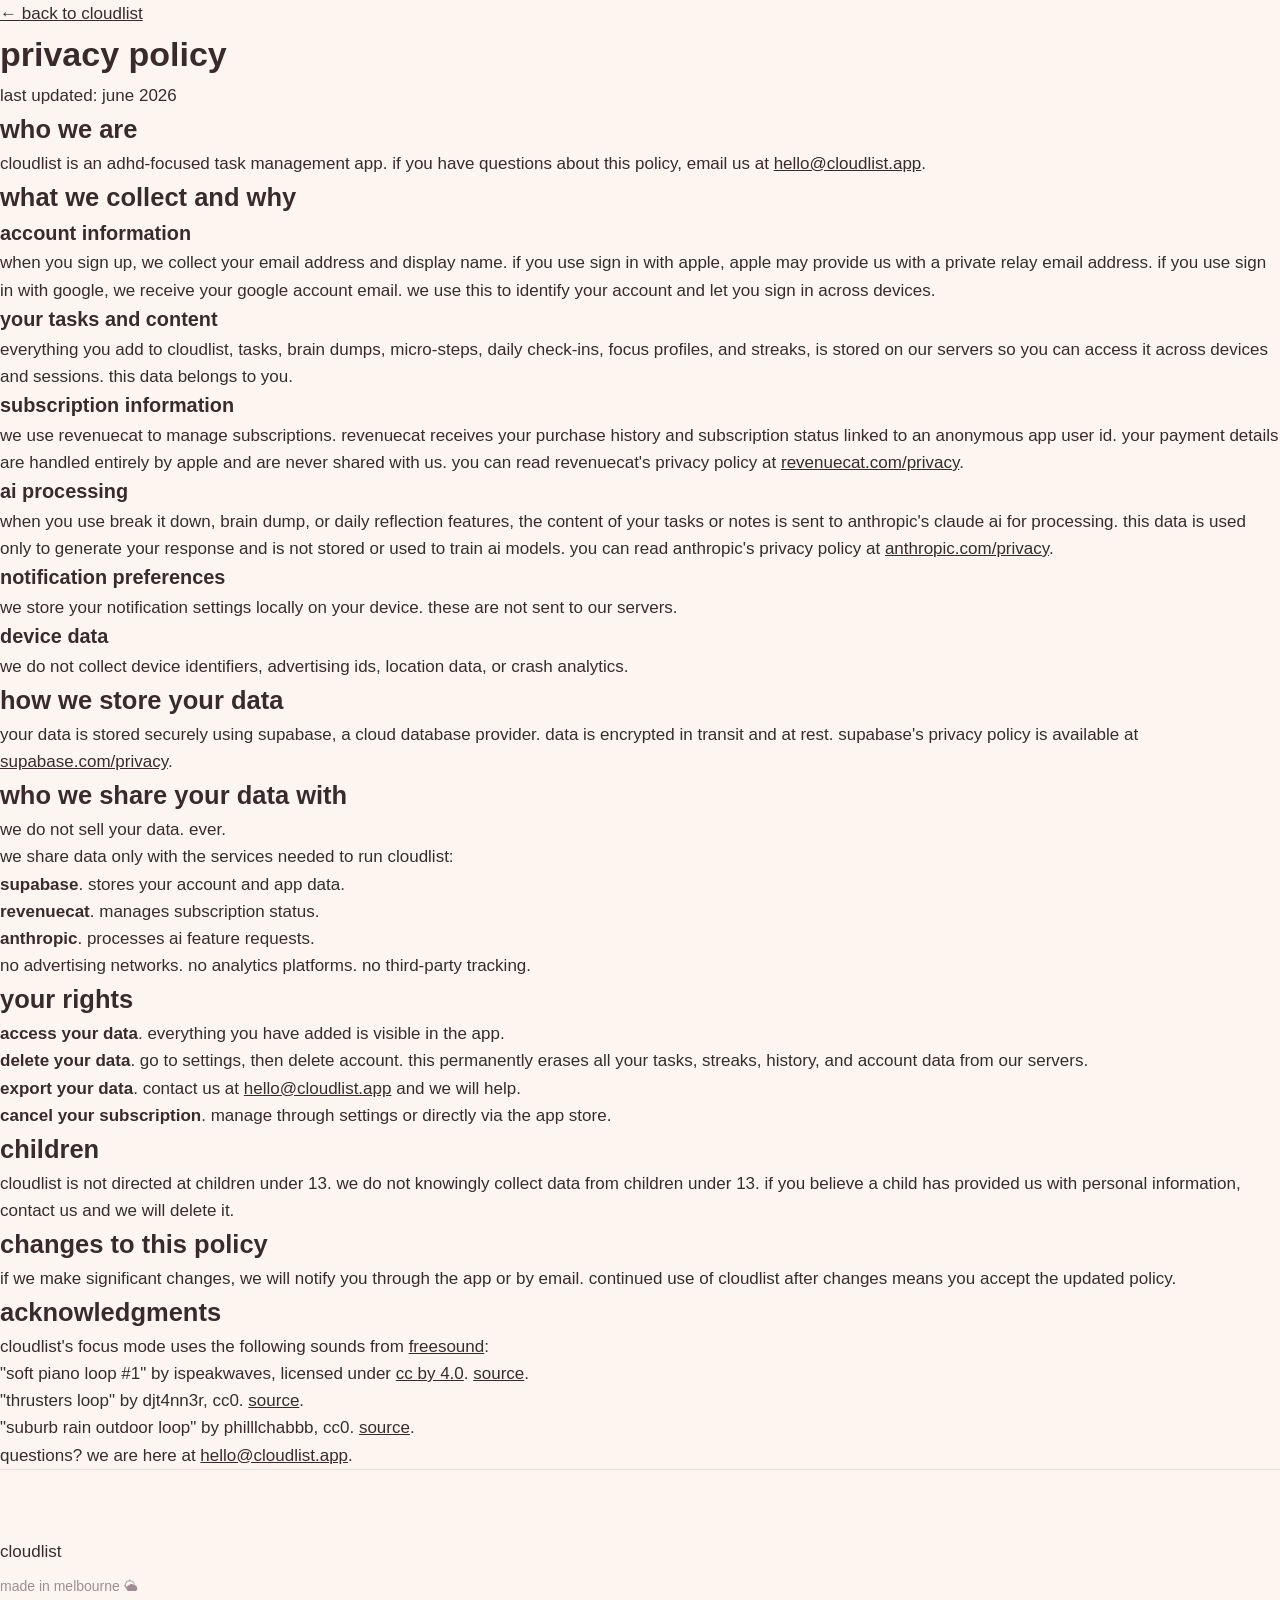
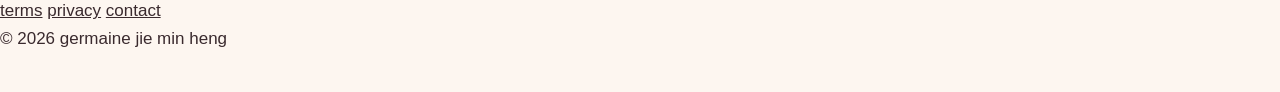
==== privacy.html @ 7eb2425f "Add files via upload" ====
<!DOCTYPE html>
<html lang="en">
<head>
  <meta charset="UTF-8">
  <meta name="viewport" content="width=device-width, initial-scale=1.0">
  <title>cloudlist · privacy policy</title>
  <link rel="stylesheet" href="styles.css">
</head>
<body>
  <main>
    <div class="legal-page">
      <a href="/" class="back">← back to cloudlist</a>

      <h1>privacy policy</h1>
      <p class="updated">last updated: june 2026</p>

      <h2>who we are</h2>
      <p>cloudlist is an adhd-focused task management app. if you have questions about this policy, email us at <a href="mailto:hello@cloudlist.app">hello@cloudlist.app</a>.</p>

      <h2>what we collect and why</h2>

      <h3>account information</h3>
      <p>when you sign up, we collect your email address and display name. if you use sign in with apple, apple may provide us with a private relay email address. if you use sign in with google, we receive your google account email. we use this to identify your account and let you sign in across devices.</p>

      <h3>your tasks and content</h3>
      <p>everything you add to cloudlist, tasks, brain dumps, micro-steps, daily check-ins, focus profiles, and streaks, is stored on our servers so you can access it across devices and sessions. this data belongs to you.</p>

      <h3>subscription information</h3>
      <p>we use revenuecat to manage subscriptions. revenuecat receives your purchase history and subscription status linked to an anonymous app user id. your payment details are handled entirely by apple and are never shared with us. you can read revenuecat's privacy policy at <a href="https://www.revenuecat.com/privacy" target="_blank" rel="noopener">revenuecat.com/privacy</a>.</p>

      <h3>ai processing</h3>
      <p>when you use break it down, brain dump, or daily reflection features, the content of your tasks or notes is sent to anthropic's claude ai for processing. this data is used only to generate your response and is not stored or used to train ai models. you can read anthropic's privacy policy at <a href="https://www.anthropic.com/privacy" target="_blank" rel="noopener">anthropic.com/privacy</a>.</p>

      <h3>notification preferences</h3>
      <p>we store your notification settings locally on your device. these are not sent to our servers.</p>

      <h3>device data</h3>
      <p>we do not collect device identifiers, advertising ids, location data, or crash analytics.</p>

      <h2>how we store your data</h2>
      <p>your data is stored securely using supabase, a cloud database provider. data is encrypted in transit and at rest. supabase's privacy policy is available at <a href="https://supabase.com/privacy" target="_blank" rel="noopener">supabase.com/privacy</a>.</p>

      <h2>who we share your data with</h2>
      <p>we do not sell your data. ever.</p>
      <p>we share data only with the services needed to run cloudlist:</p>
      <ul>
        <li><strong>supabase</strong>. stores your account and app data.</li>
        <li><strong>revenuecat</strong>. manages subscription status.</li>
        <li><strong>anthropic</strong>. processes ai feature requests.</li>
      </ul>
      <p>no advertising networks. no analytics platforms. no third-party tracking.</p>

      <h2>your rights</h2>
      <ul>
        <li><strong>access your data</strong>. everything you have added is visible in the app.</li>
        <li><strong>delete your data</strong>. go to settings, then delete account. this permanently erases all your tasks, streaks, history, and account data from our servers.</li>
        <li><strong>export your data</strong>. contact us at <a href="mailto:hello@cloudlist.app">hello@cloudlist.app</a> and we will help.</li>
        <li><strong>cancel your subscription</strong>. manage through settings or directly via the app store.</li>
      </ul>

      <h2>children</h2>
      <p>cloudlist is not directed at children under 13. we do not knowingly collect data from children under 13. if you believe a child has provided us with personal information, contact us and we will delete it.</p>

      <h2>changes to this policy</h2>
      <p>if we make significant changes, we will notify you through the app or by email. continued use of cloudlist after changes means you accept the updated policy.</p>

      <h2>acknowledgments</h2>
      <p>cloudlist's focus mode uses the following sounds from <a href="https://freesound.org" target="_blank" rel="noopener">freesound</a>:</p>
      <ul>
        <li>"soft piano loop #1" by ispeakwaves, licensed under <a href="https://creativecommons.org/licenses/by/4.0/" target="_blank" rel="noopener">cc by 4.0</a>. <a href="https://freesound.org/s/384934/" target="_blank" rel="noopener">source</a>.</li>
        <li>"thrusters loop" by djt4nn3r, cc0. <a href="https://freesound.org/s/347576/" target="_blank" rel="noopener">source</a>.</li>
        <li>"suburb rain outdoor loop" by philllchabbb, cc0. <a href="https://freesound.org/s/238431/" target="_blank" rel="noopener">source</a>.</li>
      </ul>

      <p>questions? we are here at <a href="mailto:hello@cloudlist.app">hello@cloudlist.app</a>.</p>
    </div>
  </main>

  <footer>
    <div class="footer-inner">
      <div class="footer-left">
        <div class="footer-brand">cloudlist</div>
        <div class="footer-tag">made in melbourne 🌥</div>
      </div>
      <div class="footer-center">
        <a href="/terms">terms</a>
        <a href="/privacy">privacy</a>
        <a href="mailto:hello@cloudlist.app">contact</a>
      </div>
      <div class="footer-right">
        © 2026 germaine jie min heng
      </div>
    </div>
  </footer>
</body>
</html>
---- styles.css ----
/* ========================================
   cloudlist · site v2
   golden hour palette, carried from v1
   ======================================== */

:root {
  --ink:        #3A2A2E;
  --ink-soft:   #7A6168;
  --ink-faint:  #A08D93;
  --accent:     #B58A9E;
  --accent-dk:  #9A7286;
  --line:       rgba(58, 42, 46, 0.10);
  --card:       rgba(255, 255, 255, 0.62);

  /* section grounds */
  --peach:      #FFE8D6;
  --blush:      #FFDCD9;
  --pink:       #FFD9E7;
  --lavender:   #E6DCFF;
  --cream:      #FDF6F0;

  --serif: Georgia, 'Times New Roman', serif;
  --sans: -apple-system, BlinkMacSystemFont, 'SF Pro Text', 'Segoe UI', Roboto, Helvetica, Arial, sans-serif;

  --ease: cubic-bezier(0.22, 0.61, 0.36, 1);
}

* { margin: 0; padding: 0; box-sizing: border-box; }
[hidden] { display: none !important; }

html {
  -webkit-font-smoothing: antialiased;
  -moz-osx-font-smoothing: grayscale;
  scroll-behavior: smooth;
  scroll-padding-top: 96px;
}

body {
  background: var(--cream);
  color: var(--ink);
  font-family: var(--sans);
  font-size: 17px;
  line-height: 1.6;
  overflow-x: hidden;
}

img { display: block; max-width: 100%; height: auto; }
a { color: inherit; }

:focus-visible {
  outline: 2px solid var(--accent-dk);
  outline-offset: 3px;
  border-radius: 4px;
}

/* ========================================
   layout
   ======================================== */

.wrap {
  max-width: 1080px;
  margin: 0 auto;
  padding: 0 28px;
  width: 100%;
}

.wrap.narrow { max-width: 720px; }
.center { text-align: center; }

.band {
  padding: 108px 0;
  position: relative;
}

.band--peach    { background: var(--peach); }
.band--blush    { background: var(--blush); }
.band--pink     { background: var(--pink); }
.band--lavender { background: var(--lavender); }
.band--cream    { background: var(--cream); }

/* ========================================
   type
   ======================================== */

.display {
  font-family: var(--serif);
  font-style: italic;
  font-weight: normal;
  font-size: clamp(38px, 5.4vw, 62px);
  line-height: 1.08;
  letter-spacing: -0.02em;
}

.display-sm {
  font-family: var(--serif);
  font-style: italic;
  font-weight: normal;
  font-size: clamp(28px, 3.4vw, 40px);
  line-height: 1.18;
  letter-spacing: -0.015em;
}

.lede {
  font-size: 19px;
  color: var(--ink-soft);
  line-height: 1.5;
  margin-top: 22px;
}

.body {
  font-size: 17px;
  color: var(--ink-soft);
  line-height: 1.72;
}

.body + .body { margin-top: 18px; }
.body em { font-family: var(--serif); font-style: italic; color: var(--ink); }

.sub {
  font-size: 17px;
  color: var(--ink-soft);
  margin-top: 14px;
  max-width: 520px;
}

.center .sub { margin-left: auto; margin-right: auto; }

.eyebrow {
  font-size: 12px;
  letter-spacing: 0.18em;
  text-transform: lowercase;
  color: var(--ink-faint);
  margin-bottom: 56px;
}

.pull {
  font-family: var(--serif);
  font-style: italic;
  font-size: clamp(21px, 2.4vw, 26px);
  line-height: 1.45;
  color: var(--ink);
  margin-top: 40px;
}

.wordmark {
  font-family: var(--serif);
  font-style: italic;
  font-size: 22px;
  color: var(--ink);
  margin-bottom: 20px;
}

/* ========================================
   buttons
   ======================================== */

.button {
  display: inline-block;
  background: var(--accent);
  color: #fff;
  font-size: 16px;
  font-weight: 500;
  padding: 15px 30px;
  border-radius: 100px;
  text-decoration: none;
  transition: background 0.25s var(--ease), transform 0.25s var(--ease);
}

.button:hover { background: var(--accent-dk); transform: translateY(-1px); }

.cta-note {
  font-size: 14px;
  color: var(--ink-faint);
  margin-top: 14px;
}

/* ========================================
   nav
   ======================================== */

.nav {
  position: fixed;
  top: 16px;
  left: 0;
  right: 0;
  z-index: 60;
  display: flex;
  justify-content: center;
  padding: 0 20px;
  pointer-events: none;
}

.nav-pill {
  pointer-events: auto;
  display: flex;
  align-items: center;
  gap: 30px;
  background: rgba(255, 252, 250, 0.72);
  backdrop-filter: blur(16px);
  -webkit-backdrop-filter: blur(16px);
  border: 1px solid rgba(255, 255, 255, 0.55);
  border-radius: 100px;
  padding: 9px 9px 9px 20px;
  transition: box-shadow 0.3s var(--ease), background 0.3s var(--ease);
}

.nav.is-stuck .nav-pill {
  background: rgba(255, 252, 250, 0.88);
  box-shadow: 0 6px 26px rgba(58, 42, 46, 0.10);
}

.nav-brand {
  display: flex;
  align-items: center;
  gap: 9px;
  text-decoration: none;
  font-family: var(--serif);
  font-style: italic;
  font-size: 18px;
  color: var(--ink);
}

.nav-brand img { border-radius: 7px; }

.nav-links { display: flex; gap: 24px; }

.nav-links a {
  font-size: 15px;
  color: var(--ink-soft);
  text-decoration: none;
  transition: color 0.2s var(--ease);
}

.nav-links a:hover { color: var(--ink); }

.nav-cta {
  background: var(--accent);
  color: #fff;
  font-size: 15px;
  font-weight: 500;
  padding: 10px 20px;
  border-radius: 100px;
  text-decoration: none;
  transition: background 0.25s var(--ease);
}

.nav-cta:hover { background: var(--accent-dk); }

/* ========================================
   phone frame
   ======================================== */

.phone {
  border-radius: 42px;
  padding: 9px;
  background: linear-gradient(155deg, #3E3238, #241C20);
  box-shadow:
    0 26px 60px rgba(58, 42, 46, 0.20),
    0 4px 14px rgba(58, 42, 46, 0.10);
}

.phone img {
  border-radius: 34px;
  display: block;
  width: 100%;
}

/* ========================================
   1. hero
   ======================================== */

.hero { padding-top: 168px; }

.hero-grid {
  display: grid;
  grid-template-columns: 1fr 0.82fr;
  gap: 64px;
  align-items: center;
}

.hero-phone { max-width: 320px; justify-self: center; }

/* ========================================
   3. pinned phone section
   ======================================== */

.pin-grid {
  display: grid;
  grid-template-columns: 0.86fr 1fr;
  gap: 80px;
  align-items: start;
}

.pin-phone {
  position: sticky;
  top: 118px;
  max-width: 300px;
  justify-self: center;
}

.pin-phone img { transition: opacity 0.22s var(--ease); }
.pin-phone img.is-swapping { opacity: 0; }

.pin-blocks { display: flex; flex-direction: column; }

.pin-block {
  min-height: 78vh;
  display: flex;
  flex-direction: column;
  justify-content: center;
  padding: 40px 0;
}

.pin-block:first-child { padding-top: 0; }
.pin-block:last-child { padding-bottom: 0; }

.step {
  font-size: 12px;
  letter-spacing: 0.16em;
  color: var(--accent-dk);
  margin-bottom: 16px;
}

.pin-block h3 { margin-bottom: 18px; }

/* inline phone: mobile only */
.phone--inline { display: none; }

/* ========================================
   4. adhd cards
   ======================================== */

.cards {
  display: grid;
  grid-template-columns: repeat(4, 1fr);
  gap: 20px;
  margin-top: 60px;
}

.card {
  background: var(--card);
  border: 1px solid rgba(255, 255, 255, 0.6);
  border-radius: 22px;
  padding: 28px 24px 30px;
}

.card-num {
  font-family: var(--serif);
  font-style: italic;
  font-size: 15px;
  color: var(--accent-dk);
  margin-bottom: 18px;
}

.card h3 {
  font-family: var(--serif);
  font-style: italic;
  font-weight: normal;
  font-size: 21px;
  line-height: 1.25;
  margin-bottom: 12px;
}

.card p {
  font-size: 15px;
  color: var(--ink-soft);
  line-height: 1.62;
}

/* ========================================
   5. founder
   ======================================== */

.founder-grid {
  display: grid;
  grid-template-columns: 0.72fr 1fr;
  gap: 72px;
  align-items: start;
}

.founder-copy { max-width: 560px; }

/* ========================================
   6. faq
   ======================================== */

.faq { margin-top: 52px; }

.faq details {
  border-top: 1px solid var(--line);
}

.faq details:last-child { border-bottom: 1px solid var(--line); }

.faq summary {
  list-style: none;
  cursor: pointer;
  padding: 24px 44px 24px 0;
  position: relative;
  font-family: var(--serif);
  font-style: italic;
  font-size: 20px;
  color: var(--ink);
  transition: color 0.2s var(--ease);
}

.faq summary::-webkit-details-marker { display: none; }
.faq summary:hover { color: var(--accent-dk); }

.faq summary::after,
.faq summary::before {
  content: '';
  position: absolute;
  right: 6px;
  top: 50%;
  background: var(--accent-dk);
  transition: transform 0.3s var(--ease), opacity 0.3s var(--ease);
}

.faq summary::before {
  width: 15px; height: 1.5px;
  transform: translateY(-50%);
}

.faq summary::after {
  width: 1.5px; height: 15px;
  right: 12.75px;
  transform: translateY(-50%);
}

.faq details[open] summary::after {
  transform: translateY(-50%) rotate(90deg);
  opacity: 0;
}

.faq .answer {
  padding: 0 44px 26px 0;
  animation: answerIn 0.34s var(--ease);
}

.faq .answer p {
  font-size: 16px;
  color: var(--ink-soft);
  line-height: 1.7;
}

@keyframes answerIn {
  from { opacity: 0; transform: translateY(-6px); }
  to   { opacity: 1; transform: translateY(0); }
}

/* ========================================
   7. final cta
   ======================================== */

.final .button { margin-top: 34px; }

/* ========================================
   footer
   ======================================== */

footer {
  background: var(--cream);
  padding: 68px 0 40px;
  border-top: 1px solid var(--line);
}

.footer-top {
  display: grid;
  grid-template-columns: 1.6fr 1fr 1fr auto;
  gap: 40px;
  align-items: start;
}

.footer-mark {
  display: flex;
  align-items: center;
  gap: 10px;
  font-family: var(--serif);
  font-style: italic;
  font-size: 20px;
}

.footer-mark img { border-radius: 8px; }

.footer-tag {
  font-size: 14px;
  color: var(--ink-faint);
  margin-top: 10px;
}

.footer-col { display: flex; flex-direction: column; gap: 12px; }

.footer-col a {
  font-size: 15px;
  color: var(--ink-soft);
  text-decoration: none;
  transition: color 0.2s var(--ease);
}

.footer-col a:hover { color: var(--accent-dk); }

.footer-social { display: flex; gap: 12px; }

.footer-social a {
  width: 40px; height: 40px;
  border: 1px solid var(--line);
  border-radius: 50%;
  display: flex;
  align-items: center;
  justify-content: center;
  color: var(--ink-soft);
  transition: color 0.2s var(--ease), border-color 0.2s var(--ease), transform 0.2s var(--ease);
}

.footer-social a:hover {
  color: var(--accent-dk);
  border-color: var(--accent);
  transform: translateY(-1px);
}

.footer-social svg { width: 17px; height: 17px; }

.footer-bottom {
  display: flex;
  justify-content: space-between;
  margin-top: 52px;
  padding-top: 26px;
  border-top: 1px solid var(--line);
  font-size: 13px;
  color: var(--ink-faint);
}

/* ========================================
   motion
   ======================================== */

.reveal {
  opacity: 0;
  transform: translateY(22px);
  transition: opacity 0.75s var(--ease), transform 0.75s var(--ease);
}

.reveal.is-visible {
  opacity: 1;
  transform: none;
}

@media (prefers-reduced-motion: reduce) {
  html { scroll-behavior: auto; }
  .reveal { opacity: 1; transform: none; transition: none; }
  .pin-phone img { transition: none; }
  .faq .answer { animation: none; }
  .button:hover, .footer-social a:hover { transform: none; }
  * { animation-duration: 0.01ms !important; transition-duration: 0.01ms !important; }
}

/* ========================================
   tablet
   ======================================== */

@media (max-width: 900px) {
  .cards { grid-template-columns: repeat(2, 1fr); }
  .footer-top { grid-template-columns: 1fr 1fr; gap: 36px; }
  .footer-social { grid-column: 1 / -1; }
}

/* ========================================
   mobile
   ======================================== */

@media (max-width: 720px) {
  body { font-size: 16px; }

  .wrap { padding: 0 20px; }
  .band { padding: 76px 0; }
  .hero { padding-top: 132px; }

  /* nav: drop the middle links, keep brand + download */
  .nav { top: 10px; }
  .nav-pill { gap: 14px; padding: 8px 8px 8px 16px; width: 100%; justify-content: space-between; }
  .nav-links { display: none; }

  /* hero stacks, phone below copy */
  .hero-grid { grid-template-columns: 1fr; gap: 44px; text-align: center; }
  .hero-phone { max-width: 260px; }

  .lede { font-size: 17px; }

  /* pinned phone becomes inline phones */
  .pin-grid { grid-template-columns: 1fr; gap: 0; }
  .pin-phone { display: none; }
  .pin-block {
    min-height: 0;
    padding: 0 0 68px;
  }
  .pin-blocks .pin-block:last-child { padding-bottom: 0; }
  .phone--inline {
    display: block;
    max-width: 250px;
    margin: 30px auto 0;
  }

  .eyebrow { margin-bottom: 40px; }

  .cards { grid-template-columns: 1fr; gap: 16px; margin-top: 44px; }

  .founder-grid { grid-template-columns: 1fr; gap: 26px; }

  .faq { margin-top: 36px; }
  .faq summary { font-size: 18px; padding: 20px 40px 20px 0; }

  .footer-top { grid-template-columns: 1fr 1fr; gap: 32px; }
  .footer-bottom { flex-direction: column; gap: 8px; align-items: center; margin-top: 40px; }
}
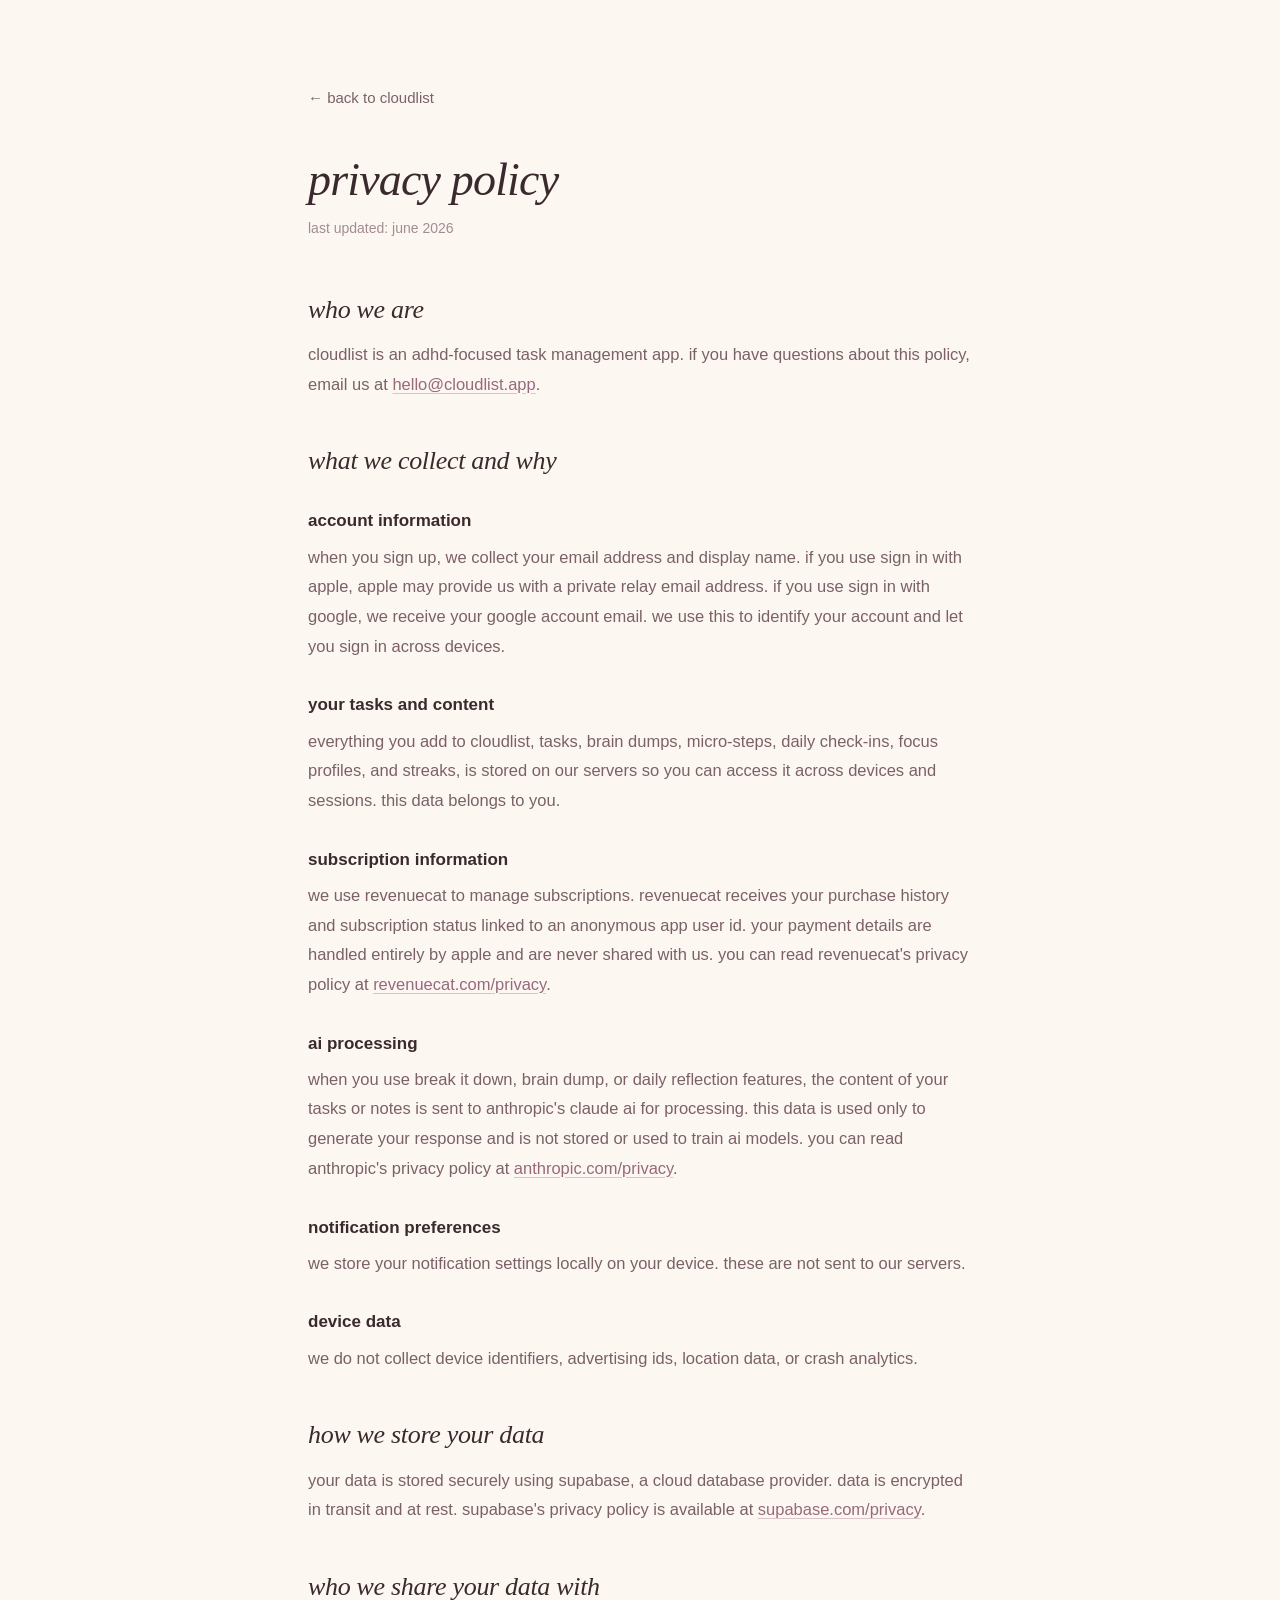
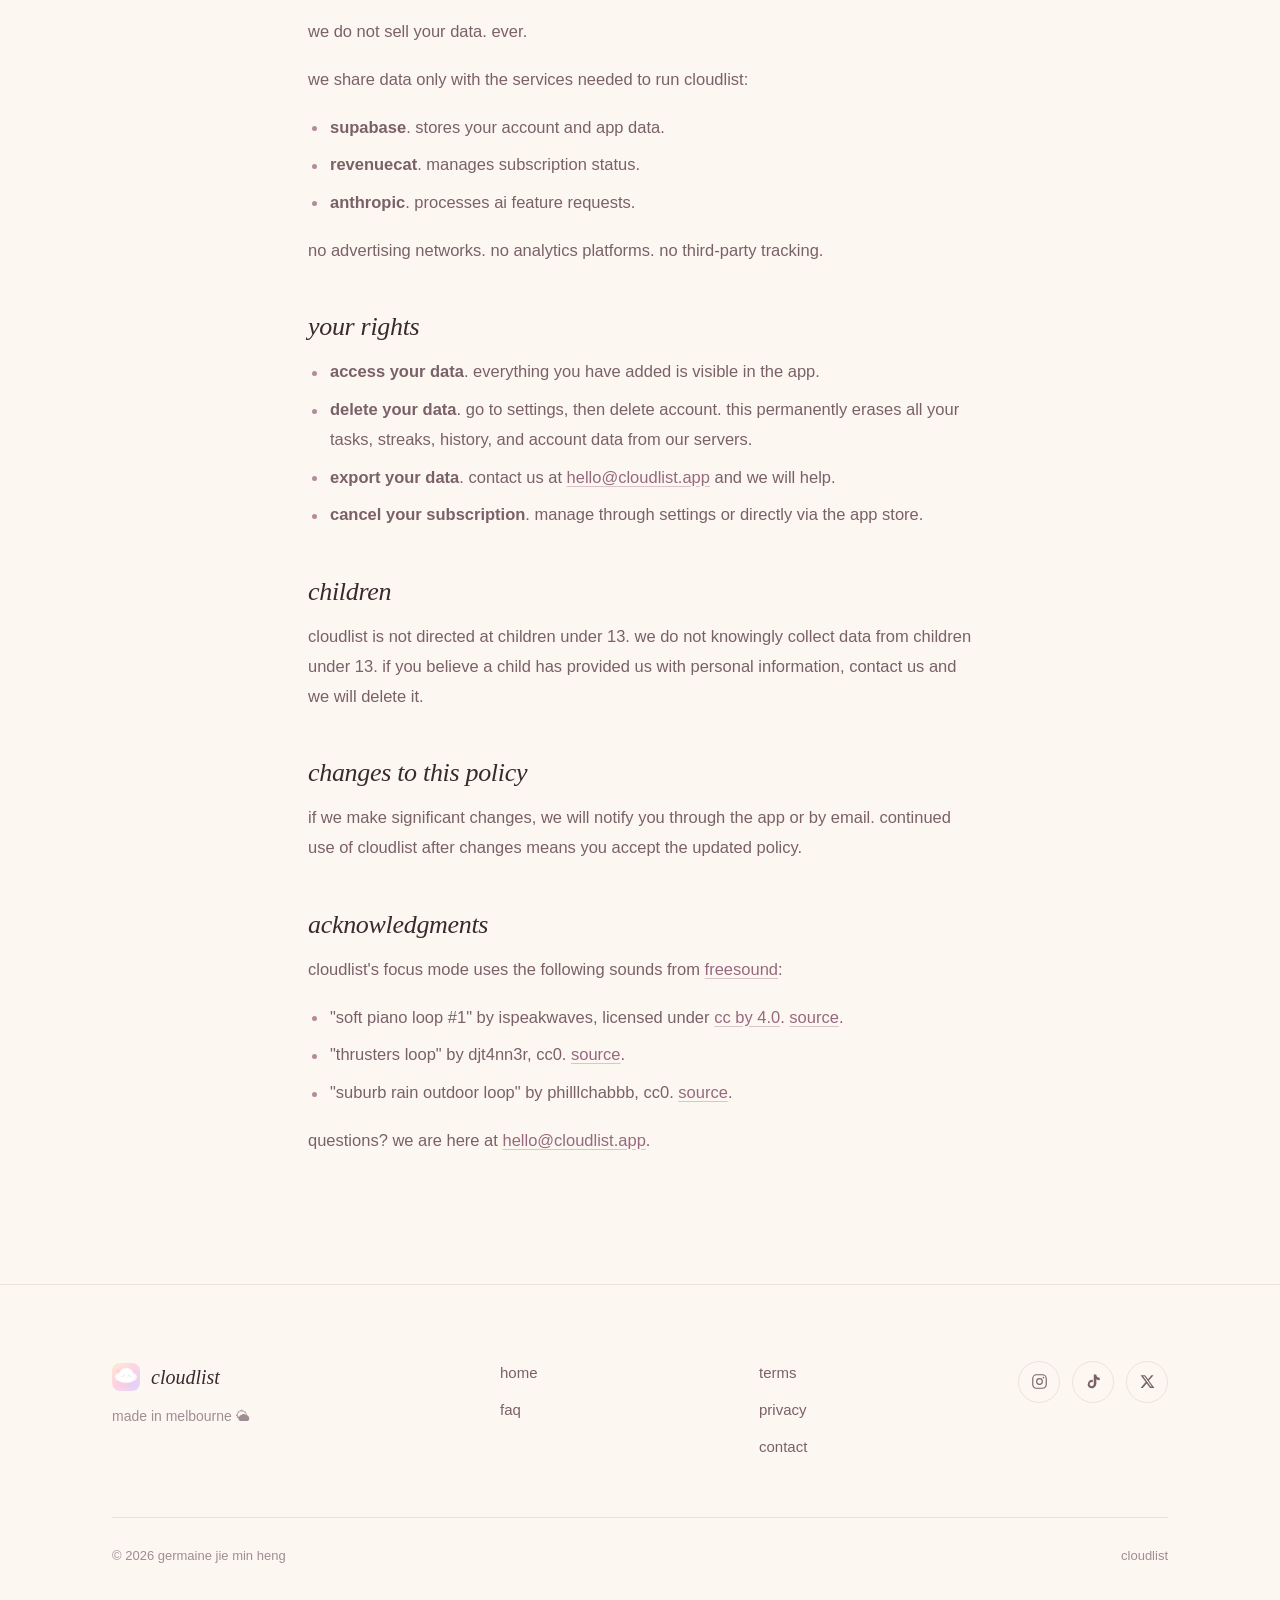
==== commit 487753f0: "Add files via upload" ====
--- a/privacy.html
+++ b/privacy.html
@@ -4,12 +4,15 @@
   <meta charset="UTF-8">
   <meta name="viewport" content="width=device-width, initial-scale=1.0">
   <title>cloudlist · privacy policy</title>
+  <meta name="description" content="cloudlist privacy policy.">
+  <link rel="icon" href="icon.png">
+  <link rel="apple-touch-icon" href="icon.png">
   <link rel="stylesheet" href="styles.css">
 </head>
-<body>
+<body class="legal">
   <main>
     <div class="legal-page">
-      <a href="/" class="back">← back to cloudlist</a>
+      <a href="index.html" class="back">← back to cloudlist</a>
 
       <h1>privacy policy</h1>
       <p class="updated">last updated: june 2026</p>
@@ -77,18 +80,51 @@
   </main>
 
   <footer>
-    <div class="footer-inner">
-      <div class="footer-left">
-        <div class="footer-brand">cloudlist</div>
-        <div class="footer-tag">made in melbourne 🌥</div>
+    <div class="wrap footer-inner">
+      <div class="footer-top">
+        <div class="footer-brand">
+          <div class="footer-mark">
+            <img src="icon.png" alt="" width="28" height="28">
+            <span>cloudlist</span>
+          </div>
+          <p class="footer-tag">made in melbourne 🌥</p>
+        </div>
+
+        <nav class="footer-col" aria-label="site">
+          <a href="index.html">home</a>
+          <a href="index.html#faq">faq</a>
+        </nav>
+
+        <nav class="footer-col" aria-label="legal">
+          <a href="terms.html">terms</a>
+          <a href="privacy.html">privacy</a>
+          <a href="mailto:hello@cloudlist.app">contact</a>
+        </nav>
+
+        <div class="footer-social">
+          <a href="https://www.instagram.com/cloudlist.app" target="_blank" rel="noopener" aria-label="cloudlist on instagram">
+            <svg viewBox="0 0 24 24" fill="none" stroke="currentColor" stroke-width="1.6" stroke-linecap="round" stroke-linejoin="round" aria-hidden="true">
+              <rect x="2.5" y="2.5" width="19" height="19" rx="5.2"/>
+              <circle cx="12" cy="12" r="4"/>
+              <circle cx="17.5" cy="6.5" r="1.1" fill="currentColor" stroke="none"/>
+            </svg>
+          </a>
+          <a href="https://www.tiktok.com/@cloudlist.app" target="_blank" rel="noopener" aria-label="cloudlist on tiktok">
+            <svg viewBox="0 0 24 24" fill="currentColor" aria-hidden="true">
+              <path d="M19.59 6.69a4.83 4.83 0 0 1-3.77-4.25V2h-3.45v13.67a2.89 2.89 0 0 1-5.2 1.74 2.89 2.89 0 0 1 3.79-4.25v-3.5a6.33 6.33 0 0 0-5.79 10.06 6.34 6.34 0 0 0 10.86-4.43V8.72a8.16 8.16 0 0 0 4.77 1.52v-3.4a4.85 4.85 0 0 1-1.21-.15z"/>
+            </svg>
+          </a>
+          <a href="https://x.com/cloudlistapp" target="_blank" rel="noopener" aria-label="cloudlist on x">
+            <svg viewBox="0 0 24 24" fill="currentColor" aria-hidden="true">
+              <path d="M17.53 3h3.05l-6.66 7.61L21.75 21h-6.13l-4.8-6.28L5.32 21H2.27l7.12-8.14L2.25 3h6.29l4.34 5.74L17.53 3zm-1.07 16.17h1.69L7.62 4.74H5.81l10.65 14.43z"/>
+            </svg>
+          </a>
+        </div>
       </div>
-      <div class="footer-center">
-        <a href="/terms">terms</a>
-        <a href="/privacy">privacy</a>
-        <a href="mailto:hello@cloudlist.app">contact</a>
-      </div>
-      <div class="footer-right">
-        © 2026 germaine jie min heng
+
+      <div class="footer-bottom">
+        <p>© 2026 germaine jie min heng</p>
+        <p>cloudlist</p>
       </div>
     </div>
   </footer>
--- a/styles.css
+++ b/styles.css
@@ -8,16 +8,14 @@
   --ink-soft:   #7A6168;
   --ink-faint:  #A08D93;
   --accent:     #B58A9E;
-  --accent-dk:  #9A7286;
+  --accent-dk:  #96697E;
   --line:       rgba(58, 42, 46, 0.10);
-  --card:       rgba(255, 255, 255, 0.62);
-
-  /* section grounds */
+
   --peach:      #FFE8D6;
-  --blush:      #FFDCD9;
-  --pink:       #FFD9E7;
-  --lavender:   #E6DCFF;
-  --cream:      #FDF6F0;
+  --blush:      #FCDDD9;
+  --pink:       #FBDCE8;
+  --lavender:   #E6DEFB;
+  --cream:      #FDF7F2;
 
   --serif: Georgia, 'Times New Roman', serif;
   --sans: -apple-system, BlinkMacSystemFont, 'SF Pro Text', 'Segoe UI', Roboto, Helvetica, Arial, sans-serif;
@@ -32,7 +30,7 @@
   -webkit-font-smoothing: antialiased;
   -moz-osx-font-smoothing: grayscale;
   scroll-behavior: smooth;
-  scroll-padding-top: 96px;
+  scroll-padding-top: 104px;
 }
 
 body {
@@ -50,7 +48,7 @@
 :focus-visible {
   outline: 2px solid var(--accent-dk);
   outline-offset: 3px;
-  border-radius: 4px;
+  border-radius: 6px;
 }
 
 /* ========================================
@@ -58,19 +56,16 @@
    ======================================== */
 
 .wrap {
-  max-width: 1080px;
+  max-width: 1120px;
   margin: 0 auto;
-  padding: 0 28px;
+  padding: 0 32px;
   width: 100%;
 }
 
-.wrap.narrow { max-width: 720px; }
+.wrap.narrow { max-width: 760px; }
 .center { text-align: center; }
 
-.band {
-  padding: 108px 0;
-  position: relative;
-}
+.band { padding: 130px 0; position: relative; }
 
 .band--peach    { background: var(--peach); }
 .band--blush    { background: var(--blush); }
@@ -79,99 +74,100 @@
 .band--cream    { background: var(--cream); }
 
 /* ========================================
-   type
+   type — one heading scale everywhere
    ======================================== */
 
 .display {
   font-family: var(--serif);
   font-style: italic;
   font-weight: normal;
-  font-size: clamp(38px, 5.4vw, 62px);
-  line-height: 1.08;
-  letter-spacing: -0.02em;
+  font-size: clamp(32px, 4vw, 47px);
+  line-height: 1.14;
+  letter-spacing: -0.018em;
 }
 
 .display-sm {
   font-family: var(--serif);
   font-style: italic;
   font-weight: normal;
-  font-size: clamp(28px, 3.4vw, 40px);
-  line-height: 1.18;
+  font-size: clamp(30px, 3.6vw, 42px);
+  line-height: 1.16;
   letter-spacing: -0.015em;
-}
+  text-wrap: balance;
+}
+
+.section-head { margin-bottom: 20px; }
 
 .lede {
   font-size: 19px;
   color: var(--ink-soft);
-  line-height: 1.5;
-  margin-top: 22px;
+  line-height: 1.56;
+  margin-top: 26px;
 }
 
 .body {
   font-size: 17px;
   color: var(--ink-soft);
-  line-height: 1.72;
-}
-
-.body + .body { margin-top: 18px; }
+  line-height: 1.78;
+  text-wrap: pretty;
+}
+
 .body em { font-family: var(--serif); font-style: italic; color: var(--ink); }
 
 .sub {
   font-size: 17px;
   color: var(--ink-soft);
-  margin-top: 14px;
-  max-width: 520px;
-}
-
-.center .sub { margin-left: auto; margin-right: auto; }
-
-.eyebrow {
-  font-size: 12px;
-  letter-spacing: 0.18em;
-  text-transform: lowercase;
-  color: var(--ink-faint);
-  margin-bottom: 56px;
-}
-
-.pull {
-  font-family: var(--serif);
-  font-style: italic;
-  font-size: clamp(21px, 2.4vw, 26px);
-  line-height: 1.45;
-  color: var(--ink);
-  margin-top: 40px;
-}
+  line-height: 1.6;
+  text-wrap: pretty;
+}
+
+.sub a { color: var(--accent-dk); text-decoration: underline; text-underline-offset: 3px; }
+.sub--wide { max-width: none; margin: 0 auto; }
 
 .wordmark {
-  font-family: var(--serif);
-  font-style: italic;
-  font-size: 22px;
-  color: var(--ink);
-  margin-bottom: 20px;
-}
+  display: flex;
+  align-items: center;
+  gap: 12px;
+  font-family: var(--serif);
+  font-style: italic;
+  font-size: 24px;
+  color: var(--ink);
+  margin-bottom: 34px;
+}
+
+.wordmark img { border-radius: 9px; }
 
 /* ========================================
    buttons
    ======================================== */
 
 .button {
-  display: inline-block;
-  background: var(--accent);
-  color: #fff;
-  font-size: 16px;
+  display: inline-flex;
+  align-items: center;
+  gap: 11px;
+  font-size: 17px;
   font-weight: 500;
-  padding: 15px 30px;
+  padding: 17px 34px;
   border-radius: 100px;
   text-decoration: none;
-  transition: background 0.25s var(--ease), transform 0.25s var(--ease);
-}
-
-.button:hover { background: var(--accent-dk); transform: translateY(-1px); }
-
-.cta-note {
-  font-size: 14px;
-  color: var(--ink-faint);
-  margin-top: 14px;
+  transition: transform 0.3s var(--ease), box-shadow 0.3s var(--ease), background 0.3s var(--ease);
+}
+
+.button-mark { width: 19px; height: 19px; flex-shrink: 0; }
+
+.button--glass {
+  background: rgba(255, 255, 255, 0.52);
+  backdrop-filter: blur(14px) saturate(1.3);
+  -webkit-backdrop-filter: blur(14px) saturate(1.3);
+  border: 1px solid rgba(255, 255, 255, 0.72);
+  color: var(--ink);
+  box-shadow: 0 6px 22px rgba(58, 42, 46, 0.09);
+}
+
+.button--glass:hover {
+  background: rgba(255, 255, 255, 0.74);
+  transform: translateY(-2px);
+  box-shadow: 0 12px 30px rgba(58, 42, 46, 0.13);
 }
 
 /* ========================================
@@ -180,9 +176,8 @@
 
 .nav {
   position: fixed;
-  top: 16px;
-  left: 0;
-  right: 0;
+  top: 18px;
+  left: 0; right: 0;
   z-index: 60;
   display: flex;
   justify-content: center;
@@ -194,25 +189,25 @@
   pointer-events: auto;
   display: flex;
   align-items: center;
-  gap: 30px;
-  background: rgba(255, 252, 250, 0.72);
-  backdrop-filter: blur(16px);
-  -webkit-backdrop-filter: blur(16px);
-  border: 1px solid rgba(255, 255, 255, 0.55);
+  gap: 32px;
+  background: rgba(255, 252, 250, 0.66);
+  backdrop-filter: blur(18px) saturate(1.4);
+  -webkit-backdrop-filter: blur(18px) saturate(1.4);
+  border: 1px solid rgba(255, 255, 255, 0.6);
   border-radius: 100px;
-  padding: 9px 9px 9px 20px;
-  transition: box-shadow 0.3s var(--ease), background 0.3s var(--ease);
+  padding: 9px 9px 9px 22px;
+  transition: box-shadow 0.35s var(--ease), background 0.35s var(--ease);
 }
 
 .nav.is-stuck .nav-pill {
-  background: rgba(255, 252, 250, 0.88);
-  box-shadow: 0 6px 26px rgba(58, 42, 46, 0.10);
+  background: rgba(255, 252, 250, 0.86);
+  box-shadow: 0 8px 30px rgba(58, 42, 46, 0.11);
 }
 
 .nav-brand {
   display: flex;
   align-items: center;
-  gap: 9px;
+  gap: 10px;
   text-decoration: none;
   font-family: var(--serif);
   font-style: italic;
@@ -222,7 +217,7 @@
 
 .nav-brand img { border-radius: 7px; }
 
-.nav-links { display: flex; gap: 24px; }
+.nav-links { display: flex; gap: 26px; }
 
 .nav-links a {
   font-size: 15px;
@@ -238,7 +233,7 @@
   color: #fff;
   font-size: 15px;
   font-weight: 500;
-  padding: 10px 20px;
+  padding: 11px 22px;
   border-radius: 100px;
   text-decoration: none;
   transition: background 0.25s var(--ease);
@@ -251,97 +246,237 @@
    ======================================== */
 
 .phone {
-  border-radius: 42px;
+  border-radius: 44px;
   padding: 9px;
-  background: linear-gradient(155deg, #3E3238, #241C20);
+  background: linear-gradient(155deg, #40343A, #241C20);
   box-shadow:
-    0 26px 60px rgba(58, 42, 46, 0.20),
-    0 4px 14px rgba(58, 42, 46, 0.10);
+    0 30px 66px rgba(58, 42, 46, 0.22),
+    0 5px 16px rgba(58, 42, 46, 0.10);
 }
 
 .phone img {
-  border-radius: 34px;
+  border-radius: 36px;
   display: block;
   width: 100%;
 }
 
+/* two stacked layers so the swap is a true crossfade */
+.phone--stack {
+  position: relative;
+  width: 100%;
+  aspect-ratio: 640 / 1391;
+}
+
+.phone--stack .pin-img {
+  position: absolute;
+  inset: 9px;
+  width: calc(100% - 18px);
+  height: calc(100% - 18px);
+  object-fit: cover;
+  opacity: 0;
+  transition: opacity 0.55s var(--ease);
+}
+
+.phone--stack .pin-img.is-on { opacity: 1; }
+
 /* ========================================
    1. hero
    ======================================== */
 
-.hero { padding-top: 168px; }
+.hero { padding-top: 190px; padding-bottom: 140px; }
 
 .hero-grid {
   display: grid;
-  grid-template-columns: 1fr 0.82fr;
+  grid-template-columns: 1.15fr 0.72fr;
   gap: 64px;
   align-items: center;
 }
 
-.hero-phone { max-width: 320px; justify-self: center; }
-
-/* ========================================
-   3. pinned phone section
-   ======================================== */
+.hero-copy .button { margin-top: 44px; }
+.hero-phone { width: min(300px, 100%); justify-self: center; }
+
+/* ========================================
+   2. the problem
+   ======================================== */
+
+.problem { overflow: hidden; }
+.problem-copy { position: relative; z-index: 2; }
+.problem .section-head { margin-bottom: 64px; }
+
+.clouds {
+  position: absolute;
+  inset: 0;
+  z-index: 1;
+  pointer-events: none;
+}
+
+.cloud {
+  position: absolute;
+  left: var(--x);
+  top: var(--y);
+  width: var(--w);
+  fill: #fff;
+  opacity: var(--o);
+  will-change: transform;
+}
+
+/* staged lines read as a paced thought rather than a paragraph block */
+.problem-lines {
+  max-width: 760px;
+  margin: 0 auto;
+  text-align: center;
+}
+
+.line {
+  font-size: clamp(17px, 1.9vw, 20px);
+  color: var(--ink-soft);
+  line-height: 1.6;
+  text-wrap: balance;
+}
+
+/* the first two sit close together, they are one thought */
+.line + .line { margin-top: 8px; }
+
+/* the italic turn and the closing beat get their own air */
+.line--em {
+  font-family: var(--serif);
+  font-style: italic;
+  font-size: clamp(19px, 2.1vw, 23px);
+  color: var(--ink);
+  margin-top: 34px !important;
+}
+
+.line--em + .line { margin-top: 34px; }
+
+.problem-turn { margin-top: 68px; text-align: center; }
+
+.turn-rule {
+  display: block;
+  width: 42px;
+  height: 1.5px;
+  background: var(--accent);
+  opacity: 0.6;
+  margin: 0 auto 40px;
+  border-radius: 2px;
+}
+
+.turn-lead {
+  font-size: clamp(17px, 1.9vw, 20px);
+  color: var(--ink-soft);
+  margin-bottom: 12px;
+}
+
+.turn-line {
+  font-family: var(--serif);
+  font-style: italic;
+  font-size: clamp(28px, 3.6vw, 42px);
+  line-height: 1.2;
+  letter-spacing: -0.015em;
+  color: var(--ink);
+}
+
+/* ========================================
+   3. how it works
+   ======================================== */
+
+#how .section-head { margin-bottom: 96px; }
 
 .pin-grid {
   display: grid;
-  grid-template-columns: 0.86fr 1fr;
-  gap: 80px;
+  grid-template-columns: 0.82fr 1fr;
+  gap: 92px;
   align-items: start;
 }
 
+/* explicit width — an auto-width grid item collapses to zero here,
+   because every child of .phone--stack is absolutely positioned */
 .pin-phone {
   position: sticky;
-  top: 118px;
-  max-width: 300px;
+  top: 132px;
+  width: min(296px, 100%);
   justify-self: center;
 }
 
-.pin-phone img { transition: opacity 0.22s var(--ease); }
-.pin-phone img.is-swapping { opacity: 0; }
-
 .pin-blocks { display: flex; flex-direction: column; }
 
 .pin-block {
-  min-height: 78vh;
+  min-height: 80vh;
   display: flex;
   flex-direction: column;
   justify-content: center;
-  padding: 40px 0;
+  padding: 44px 0;
 }
 
 .pin-block:first-child { padding-top: 0; }
 .pin-block:last-child { padding-bottom: 0; }
 
 .step {
-  font-size: 12px;
-  letter-spacing: 0.16em;
+  font-size: 17px;
+  font-weight: 600;
+  letter-spacing: 0.08em;
   color: var(--accent-dk);
-  margin-bottom: 16px;
-}
-
-.pin-block h3 { margin-bottom: 18px; }
-
-/* inline phone: mobile only */
+  margin-bottom: 22px;
+}
+
+.pin-block h3 { margin-bottom: 22px; }
+
 .phone--inline { display: none; }
 
 /* ========================================
-   4. adhd cards
-   ======================================== */
+   4. adhd flip cards
+   ======================================== */
+
+#why .section-head { margin-bottom: 18px; }
 
 .cards {
   display: grid;
   grid-template-columns: repeat(4, 1fr);
   gap: 20px;
-  margin-top: 60px;
+  margin-top: 68px;
 }
 
 .card {
-  background: var(--card);
-  border: 1px solid rgba(255, 255, 255, 0.6);
-  border-radius: 22px;
-  padding: 28px 24px 30px;
+  perspective: 1400px;
+  height: 260px;
+  cursor: pointer;
+  background: none;
+  border: 0;
+}
+
+.card-inner {
+  position: relative;
+  width: 100%;
+  height: 100%;
+  transform-style: preserve-3d;
+  transition: transform 0.72s var(--ease);
+}
+
+.card:hover .card-inner,
+.card:focus-visible .card-inner,
+.card.is-flipped .card-inner {
+  transform: rotateY(180deg);
+}
+
+.card-face {
+  position: absolute;
+  inset: 0;
+  backface-visibility: hidden;
+  -webkit-backface-visibility: hidden;
+  border-radius: 24px;
+  padding: 32px 26px;
+  display: flex;
+  flex-direction: column;
+  border: 1px solid rgba(255, 255, 255, 0.62);
+  background: rgba(255, 255, 255, 0.5);
+  backdrop-filter: blur(10px);
+  -webkit-backdrop-filter: blur(10px);
+  box-shadow: 0 10px 30px rgba(58, 42, 46, 0.07);
+}
+
+.card-back {
+  transform: rotateY(180deg);
+  justify-content: center;
+  background: rgba(255, 255, 255, 0.78);
 }
 
 .card-num {
@@ -349,111 +484,173 @@
   font-style: italic;
   font-size: 15px;
   color: var(--accent-dk);
-  margin-bottom: 18px;
+  margin-bottom: 22px;
 }
 
 .card h3 {
   font-family: var(--serif);
   font-style: italic;
   font-weight: normal;
-  font-size: 21px;
-  line-height: 1.25;
-  margin-bottom: 12px;
-}
-
-.card p {
+  font-size: 23px;
+  line-height: 1.24;
+  text-wrap: balance;
+}
+
+.card-back p {
   font-size: 15px;
   color: var(--ink-soft);
-  line-height: 1.62;
+  line-height: 1.66;
+  text-wrap: pretty;
 }
 
 /* ========================================
    5. founder
    ======================================== */
 
-.founder-grid {
+.founder-panel {
+  position: relative;
+  max-width: 800px;
+  margin: 0 auto;
+  background: rgba(255, 255, 255, 0.62);
+  border: 1px solid rgba(255, 255, 255, 0.82);
+  border-radius: 34px;
+  padding: 78px 66px 56px;
+  box-shadow: 0 20px 54px rgba(58, 42, 46, 0.07);
+  text-align: center;
+}
+
+.founder-mark {
+  position: absolute;
+  top: -30px;
+  left: 50%;
+  transform: translateX(-50%);
+  background: #fff;
+  border-radius: 20px;
+  padding: 8px;
+  box-shadow: 0 10px 26px rgba(58, 42, 46, 0.12);
+}
+
+.founder-mark img { border-radius: 14px; }
+
+.founder-open {
+  font-family: var(--serif);
+  font-style: italic;
+  font-size: clamp(24px, 2.9vw, 32px);
+  line-height: 1.34;
+  color: var(--ink);
+  max-width: 24ch;
+  margin: 0 auto 36px;
+  text-wrap: balance;
+}
+
+.founder-body p {
+  font-size: 16.5px;
+  color: var(--ink-soft);
+  line-height: 1.82;
+  max-width: 58ch;
+  margin: 0 auto;
+  text-wrap: pretty;
+}
+
+.founder-body p + p { margin-top: 22px; }
+
+.founder-sign {
+  margin-top: 44px;
+  padding-top: 28px;
+  border-top: 1px solid var(--line);
+}
+
+.founder-name {
+  font-family: var(--serif);
+  font-style: italic;
+  font-size: 26px;
+  color: var(--ink);
+}
+
+.founder-role {
+  font-size: 13.5px;
+  color: var(--ink-faint);
+  margin-top: 6px;
+}
+
+/* ========================================
+   6. faq
+   ======================================== */
+
+.faq-grid {
   display: grid;
-  grid-template-columns: 0.72fr 1fr;
-  gap: 72px;
+  grid-template-columns: 0.62fr 1fr;
+  gap: 80px;
   align-items: start;
 }
 
-.founder-copy { max-width: 560px; }
-
-/* ========================================
-   6. faq
-   ======================================== */
-
-.faq { margin-top: 52px; }
-
-.faq details {
-  border-top: 1px solid var(--line);
-}
-
-.faq details:last-child { border-bottom: 1px solid var(--line); }
-
-.faq summary {
-  list-style: none;
+.faq-head { position: sticky; top: 140px; }
+.faq-head .section-head { margin-bottom: 14px; }
+
+.qa { border-top: 1px solid var(--line); }
+.qa:last-child { border-bottom: 1px solid var(--line); }
+
+.qa-q {
+  width: 100%;
+  display: flex;
+  align-items: center;
+  justify-content: space-between;
+  gap: 24px;
+  background: none;
+  border: 0;
   cursor: pointer;
-  padding: 24px 44px 24px 0;
-  position: relative;
+  text-align: left;
+  padding: 26px 0;
   font-family: var(--serif);
   font-style: italic;
   font-size: 20px;
   color: var(--ink);
-  transition: color 0.2s var(--ease);
-}
-
-.faq summary::-webkit-details-marker { display: none; }
-.faq summary:hover { color: var(--accent-dk); }
-
-.faq summary::after,
-.faq summary::before {
+  transition: color 0.22s var(--ease);
+}
+
+.qa-q:hover { color: var(--accent-dk); }
+
+.qa-icon { position: relative; width: 16px; height: 16px; flex-shrink: 0; }
+
+.qa-icon::before,
+.qa-icon::after {
   content: '';
   position: absolute;
-  right: 6px;
-  top: 50%;
   background: var(--accent-dk);
-  transition: transform 0.3s var(--ease), opacity 0.3s var(--ease);
-}
-
-.faq summary::before {
-  width: 15px; height: 1.5px;
-  transform: translateY(-50%);
-}
-
-.faq summary::after {
-  width: 1.5px; height: 15px;
-  right: 12.75px;
-  transform: translateY(-50%);
-}
-
-.faq details[open] summary::after {
-  transform: translateY(-50%) rotate(90deg);
+  border-radius: 2px;
+  transition: transform 0.4s var(--ease), opacity 0.4s var(--ease);
+}
+
+.qa-icon::before { top: 50%; left: 0; width: 16px; height: 1.6px; transform: translateY(-50%); }
+.qa-icon::after { left: 50%; top: 0; width: 1.6px; height: 16px; transform: translateX(-50%); }
+
+.qa.is-open .qa-icon::after { transform: translateX(-50%) rotate(90deg); opacity: 0; }
+
+.qa-a {
+  display: grid;
+  grid-template-rows: 0fr;
   opacity: 0;
-}
-
-.faq .answer {
-  padding: 0 44px 26px 0;
-  animation: answerIn 0.34s var(--ease);
-}
-
-.faq .answer p {
+  transition: grid-template-rows 0.44s var(--ease), opacity 0.34s var(--ease);
+}
+
+.qa-a > div { overflow: hidden; }
+
+.qa-a p {
   font-size: 16px;
   color: var(--ink-soft);
-  line-height: 1.7;
-}
-
-@keyframes answerIn {
-  from { opacity: 0; transform: translateY(-6px); }
-  to   { opacity: 1; transform: translateY(0); }
-}
+  line-height: 1.74;
+  padding: 0 40px 28px 0;
+  text-wrap: pretty;
+}
+
+.qa.is-open .qa-a { grid-template-rows: 1fr; opacity: 1; }
 
 /* ========================================
    7. final cta
    ======================================== */
 
-.final .button { margin-top: 34px; }
+.final .section-head { margin-bottom: 16px; }
+.final .button { margin-top: 40px; }
 
 /* ========================================
    footer
@@ -461,21 +658,21 @@
 
 footer {
   background: var(--cream);
-  padding: 68px 0 40px;
+  padding: 76px 0 44px;
   border-top: 1px solid var(--line);
 }
 
 .footer-top {
   display: grid;
   grid-template-columns: 1.6fr 1fr 1fr auto;
-  gap: 40px;
+  gap: 44px;
   align-items: start;
 }
 
 .footer-mark {
   display: flex;
   align-items: center;
-  gap: 10px;
+  gap: 11px;
   font-family: var(--serif);
   font-style: italic;
   font-size: 20px;
@@ -483,13 +680,9 @@
 
 .footer-mark img { border-radius: 8px; }
 
-.footer-tag {
-  font-size: 14px;
-  color: var(--ink-faint);
-  margin-top: 10px;
-}
-
-.footer-col { display: flex; flex-direction: column; gap: 12px; }
+.footer-tag { font-size: 14px; color: var(--ink-faint); margin-top: 12px; }
+
+.footer-col { display: flex; flex-direction: column; gap: 13px; }
 
 .footer-col a {
   font-size: 15px;
@@ -503,20 +696,20 @@
 .footer-social { display: flex; gap: 12px; }
 
 .footer-social a {
-  width: 40px; height: 40px;
+  width: 42px; height: 42px;
   border: 1px solid var(--line);
   border-radius: 50%;
   display: flex;
   align-items: center;
   justify-content: center;
   color: var(--ink-soft);
-  transition: color 0.2s var(--ease), border-color 0.2s var(--ease), transform 0.2s var(--ease);
+  transition: color 0.22s var(--ease), border-color 0.22s var(--ease), transform 0.22s var(--ease);
 }
 
 .footer-social a:hover {
   color: var(--accent-dk);
   border-color: var(--accent);
-  transform: translateY(-1px);
+  transform: translateY(-2px);
 }
 
 .footer-social svg { width: 17px; height: 17px; }
@@ -524,8 +717,8 @@
 .footer-bottom {
   display: flex;
   justify-content: space-between;
-  margin-top: 52px;
-  padding-top: 26px;
+  margin-top: 58px;
+  padding-top: 28px;
   border-top: 1px solid var(--line);
   font-size: 13px;
   color: var(--ink-faint);
@@ -535,23 +728,34 @@
    motion
    ======================================== */
 
+.lift { opacity: 0; transform: translateY(26px); }
+
+.is-ready .lift {
+  animation: lift 0.95s var(--ease) forwards;
+  animation-delay: calc(var(--lift, 0) * 0.13s);
+}
+
+@keyframes lift {
+  from { opacity: 0; transform: translateY(26px); }
+  to   { opacity: 1; transform: translateY(0); }
+}
+
 .reveal {
   opacity: 0;
-  transform: translateY(22px);
-  transition: opacity 0.75s var(--ease), transform 0.75s var(--ease);
-}
-
-.reveal.is-visible {
-  opacity: 1;
-  transform: none;
-}
+  transform: translateY(26px);
+  transition: opacity 0.85s var(--ease), transform 0.85s var(--ease);
+}
+
+.reveal.is-visible { opacity: 1; transform: none; }
 
 @media (prefers-reduced-motion: reduce) {
   html { scroll-behavior: auto; }
+  .lift, .is-ready .lift { opacity: 1; transform: none; animation: none; }
   .reveal { opacity: 1; transform: none; transition: none; }
-  .pin-phone img { transition: none; }
-  .faq .answer { animation: none; }
-  .button:hover, .footer-social a:hover { transform: none; }
+  .cloud { transform: none !important; }
+  .phone--stack .pin-img { transition: none; }
+  .card-inner { transition: none; }
+  .button--glass:hover, .footer-social a:hover { transform: none; }
   * { animation-duration: 0.01ms !important; transition-duration: 0.01ms !important; }
 }
 
@@ -559,9 +763,11 @@
    tablet
    ======================================== */
 
-@media (max-width: 900px) {
+@media (max-width: 1000px) {
   .cards { grid-template-columns: repeat(2, 1fr); }
-  .footer-top { grid-template-columns: 1fr 1fr; gap: 36px; }
+  .faq-grid { grid-template-columns: 1fr; gap: 44px; }
+  .faq-head { position: static; }
+  .footer-top { grid-template-columns: 1fr 1fr; gap: 38px; }
   .footer-social { grid-column: 1 / -1; }
 }
 
@@ -569,47 +775,298 @@
    mobile
    ======================================== */
 
-@media (max-width: 720px) {
+@media (max-width: 760px) {
   body { font-size: 16px; }
 
-  .wrap { padding: 0 20px; }
-  .band { padding: 76px 0; }
-  .hero { padding-top: 132px; }
-
-  /* nav: drop the middle links, keep brand + download */
+  .wrap { padding: 0 22px; }
+  .band { padding: 88px 0; }
+
+  .hero { padding-top: 146px; padding-bottom: 90px; }
+  .hero-grid { grid-template-columns: 1fr; gap: 52px; text-align: center; }
+  .hero-copy .wordmark { justify-content: center; }
+  .hero-phone { width: min(262px, 100%); }
+  .lede { font-size: 17px; }
+
   .nav { top: 10px; }
-  .nav-pill { gap: 14px; padding: 8px 8px 8px 16px; width: 100%; justify-content: space-between; }
+  .nav-pill { gap: 12px; padding: 8px 8px 8px 16px; width: 100%; justify-content: space-between; }
   .nav-links { display: none; }
 
-  /* hero stacks, phone below copy */
-  .hero-grid { grid-template-columns: 1fr; gap: 44px; text-align: center; }
-  .hero-phone { max-width: 260px; }
-
-  .lede { font-size: 17px; }
-
-  /* pinned phone becomes inline phones */
+  .button { font-size: 16px; padding: 15px 28px; }
+
+  #how .section-head { margin-bottom: 52px; }
   .pin-grid { grid-template-columns: 1fr; gap: 0; }
   .pin-phone { display: none; }
-  .pin-block {
-    min-height: 0;
-    padding: 0 0 68px;
-  }
+  .pin-block { min-height: 0; padding: 0 0 76px; }
   .pin-blocks .pin-block:last-child { padding-bottom: 0; }
-  .phone--inline {
-    display: block;
-    max-width: 250px;
-    margin: 30px auto 0;
-  }
-
-  .eyebrow { margin-bottom: 40px; }
-
-  .cards { grid-template-columns: 1fr; gap: 16px; margin-top: 44px; }
-
-  .founder-grid { grid-template-columns: 1fr; gap: 26px; }
-
-  .faq { margin-top: 36px; }
-  .faq summary { font-size: 18px; padding: 20px 40px 20px 0; }
-
-  .footer-top { grid-template-columns: 1fr 1fr; gap: 32px; }
-  .footer-bottom { flex-direction: column; gap: 8px; align-items: center; margin-top: 40px; }
-}
+  .phone--inline { display: block; width: min(248px, 100%); margin: 34px auto 0; }
+  .step { font-size: 15px; }
+
+  .problem .section-head { margin-bottom: 40px; }
+  .line--em { margin-top: 26px !important; }
+  .line--em + .line { margin-top: 26px; }
+  .problem-turn { margin-top: 52px; }
+
+  .cards { grid-template-columns: 1fr; gap: 16px; margin-top: 46px; }
+  .card { height: 210px; }
+  .card-face { padding: 26px 24px; }
+
+  .founder-panel { padding: 60px 26px 44px; border-radius: 28px; }
+  .founder-open { max-width: none; }
+
+  .qa-q { font-size: 18px; padding: 22px 0; }
+  .qa-a p { padding-right: 0; }
+
+  .footer-top { grid-template-columns: 1fr 1fr; gap: 34px; }
+  .footer-bottom { flex-direction: column; gap: 8px; align-items: center; margin-top: 44px; }
+}
+
+/* ========================================
+   mode switch
+   ----------------------------------------
+   the whole site flips between waitlist and download
+   by changing ONE word on <body>:
+       <body class="mode-waitlist">   before launch
+       <body class="mode-download">   after launch
+   nothing else needs to change.
+   ======================================== */
+
+.mode-waitlist .only-download { display: none !important; }
+.mode-download .only-waitlist { display: none !important; }
+
+/* ========================================
+   signup form
+   ----------------------------------------
+   one glass pill. the button sits inside it and is
+   also glass, just brighter, so it reads as the
+   action without introducing a second colour.
+   the success state is the SAME pill shape, so the
+   layout does not jump when it swaps in.
+   ======================================== */
+
+.signup { max-width: 396px; margin-top: 40px; }
+.center .signup { margin-left: auto; margin-right: auto; }
+
+.signup-form,
+.signup-done {
+  display: flex;
+  align-items: center;
+  height: 58px;
+  border-radius: 100px;
+  background: rgba(255, 255, 255, 0.5);
+  border: 1px solid rgba(255, 255, 255, 0.78);
+  backdrop-filter: blur(14px) saturate(1.35);
+  -webkit-backdrop-filter: blur(14px) saturate(1.35);
+  box-shadow: 0 6px 22px rgba(58, 42, 46, 0.08);
+}
+
+.signup-form {
+  gap: 6px;
+  padding: 5px 5px 5px 6px;
+  transition: border-color 0.25s var(--ease), box-shadow 0.25s var(--ease), background 0.25s var(--ease);
+}
+
+.signup-form:focus-within {
+  background: rgba(255, 255, 255, 0.7);
+  border-color: rgba(181, 138, 158, 0.5);
+  box-shadow: 0 10px 26px rgba(58, 42, 46, 0.11);
+}
+
+.signup-form.has-error { border-color: rgba(150, 105, 126, 0.6); }
+
+.signup-form input[type="email"] {
+  flex: 1 1 auto;
+  min-width: 0;
+  height: 100%;
+  border: 0;
+  background: none;
+  outline: none;
+  padding: 0 6px 0 16px;
+  font-family: var(--sans);
+  font-size: 16px;
+  color: var(--ink);
+}
+
+.signup-form input[type="email"]::placeholder { color: var(--ink-faint); }
+
+/* glass, not filled — brighter than the pill it sits in */
+.signup-form button {
+  flex: 0 0 auto;
+  height: 100%;
+  padding: 0 26px;
+  border-radius: 100px;
+  border: 1px solid rgba(255, 255, 255, 0.9);
+  background: rgba(255, 255, 255, 0.82);
+  color: var(--ink);
+  font-family: var(--sans);
+  font-size: 15.5px;
+  font-weight: 500;
+  cursor: pointer;
+  white-space: nowrap;
+  box-shadow: 0 2px 8px rgba(58, 42, 46, 0.07);
+  transition: background 0.25s var(--ease), box-shadow 0.25s var(--ease), color 0.25s var(--ease);
+}
+
+.signup-form button:hover {
+  background: #fff;
+  color: var(--accent-dk);
+  box-shadow: 0 4px 14px rgba(58, 42, 46, 0.11);
+}
+
+/* success: same pill, so nothing shifts */
+.signup-done {
+  gap: 11px;
+  padding: 0 24px;
+  justify-content: center;
+  background: rgba(255, 255, 255, 0.7);
+}
+
+.done-mark {
+  width: 17px;
+  height: 17px;
+  flex-shrink: 0;
+  color: var(--accent-dk);
+}
+
+.signup-done span {
+  font-size: 15.5px;
+  color: var(--ink);
+  white-space: nowrap;
+}
+
+.signup-error {
+  font-size: 14px;
+  color: var(--accent-dk);
+  margin-top: 14px;
+  padding-left: 6px;
+}
+
+.cta-note {
+  font-size: 14px;
+  color: var(--ink-faint);
+  margin-top: 14px;
+  padding-left: 6px;
+}
+
+.center .signup-error,
+.center .cta-note { padding-left: 0; }
+
+@media (max-width: 760px) {
+  .signup { max-width: none; margin-top: 34px; }
+  .signup-form, .signup-done { height: 54px; }
+  .signup-form input[type="email"] { padding-left: 14px; }
+  .signup-form button { padding: 0 20px; font-size: 15px; }
+  .signup-done { padding: 0 16px; gap: 9px; }
+  .signup-done span { font-size: 14px; white-space: normal; }
+}
+
+/* ========================================
+   legal pages (terms.html, privacy.html)
+   ----------------------------------------
+   these pages sit outside the banded layout,
+   so .legal-page carries its own measure and padding.
+   ======================================== */
+
+.legal-page {
+  max-width: 720px;
+  margin: 0 auto;
+  padding: 84px 28px 110px;
+}
+
+.legal-page .back {
+  display: inline-block;
+  margin-bottom: 44px;
+  font-size: 15px;
+  color: var(--ink-soft);
+  text-decoration: none;
+  transition: color 0.2s var(--ease);
+}
+
+.legal-page .back:hover { color: var(--accent-dk); }
+
+.legal-page h1 {
+  font-family: var(--serif);
+  font-style: italic;
+  font-weight: normal;
+  font-size: clamp(34px, 4.4vw, 46px);
+  line-height: 1.14;
+  letter-spacing: -0.018em;
+  color: var(--ink);
+  margin-bottom: 10px;
+}
+
+.legal-page .updated {
+  font-size: 14px;
+  color: var(--ink-faint);
+  margin-bottom: 52px;
+}
+
+.legal-page h2 {
+  font-family: var(--serif);
+  font-style: italic;
+  font-weight: normal;
+  font-size: 26px;
+  line-height: 1.24;
+  letter-spacing: -0.012em;
+  color: var(--ink);
+  margin: 46px 0 14px;
+}
+
+.legal-page h3 {
+  font-family: var(--sans);
+  font-size: 17px;
+  font-weight: 600;
+  color: var(--ink);
+  margin: 30px 0 8px;
+}
+
+.legal-page p {
+  font-size: 16.5px;
+  color: var(--ink-soft);
+  line-height: 1.8;
+  margin-bottom: 18px;
+  text-wrap: pretty;
+}
+
+.legal-page ul {
+  list-style: none;
+  padding-left: 0;
+  margin-bottom: 18px;
+}
+
+.legal-page ul li {
+  font-size: 16.5px;
+  color: var(--ink-soft);
+  line-height: 1.8;
+  padding-left: 22px;
+  position: relative;
+  margin-bottom: 8px;
+}
+
+.legal-page ul li::before {
+  content: '';
+  position: absolute;
+  left: 4px;
+  top: 0.82em;
+  width: 5px;
+  height: 5px;
+  border-radius: 50%;
+  background: var(--accent);
+}
+
+.legal-page a {
+  color: var(--accent-dk);
+  text-decoration: underline;
+  text-decoration-color: rgba(150, 105, 126, 0.35);
+  text-underline-offset: 3px;
+  transition: text-decoration-color 0.2s var(--ease);
+}
+
+.legal-page a:hover { text-decoration-color: var(--accent-dk); }
+
+@media (max-width: 760px) {
+  .legal-page { padding: 64px 22px 84px; }
+  .legal-page .updated { margin-bottom: 38px; }
+  .legal-page h2 { font-size: 23px; margin: 36px 0 12px; }
+  .legal-page p,
+  .legal-page ul li { font-size: 16px; }
+}
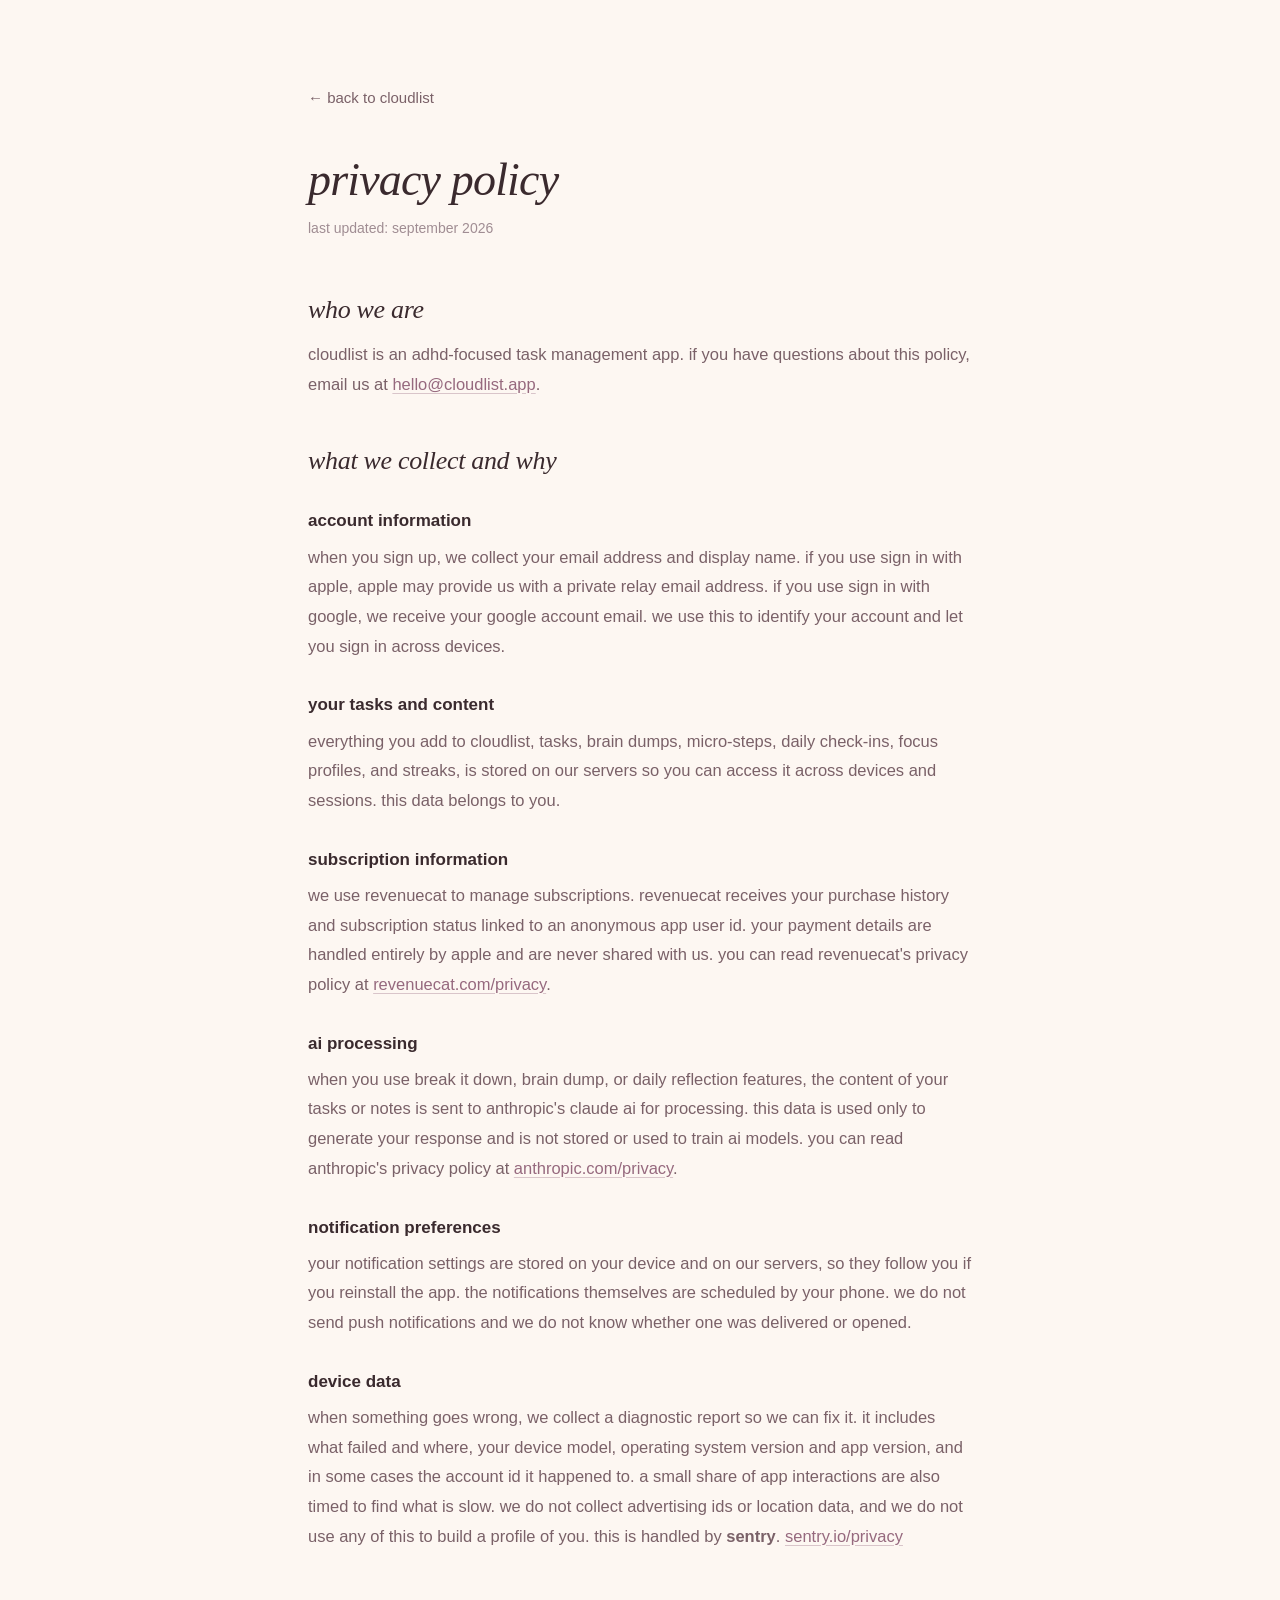
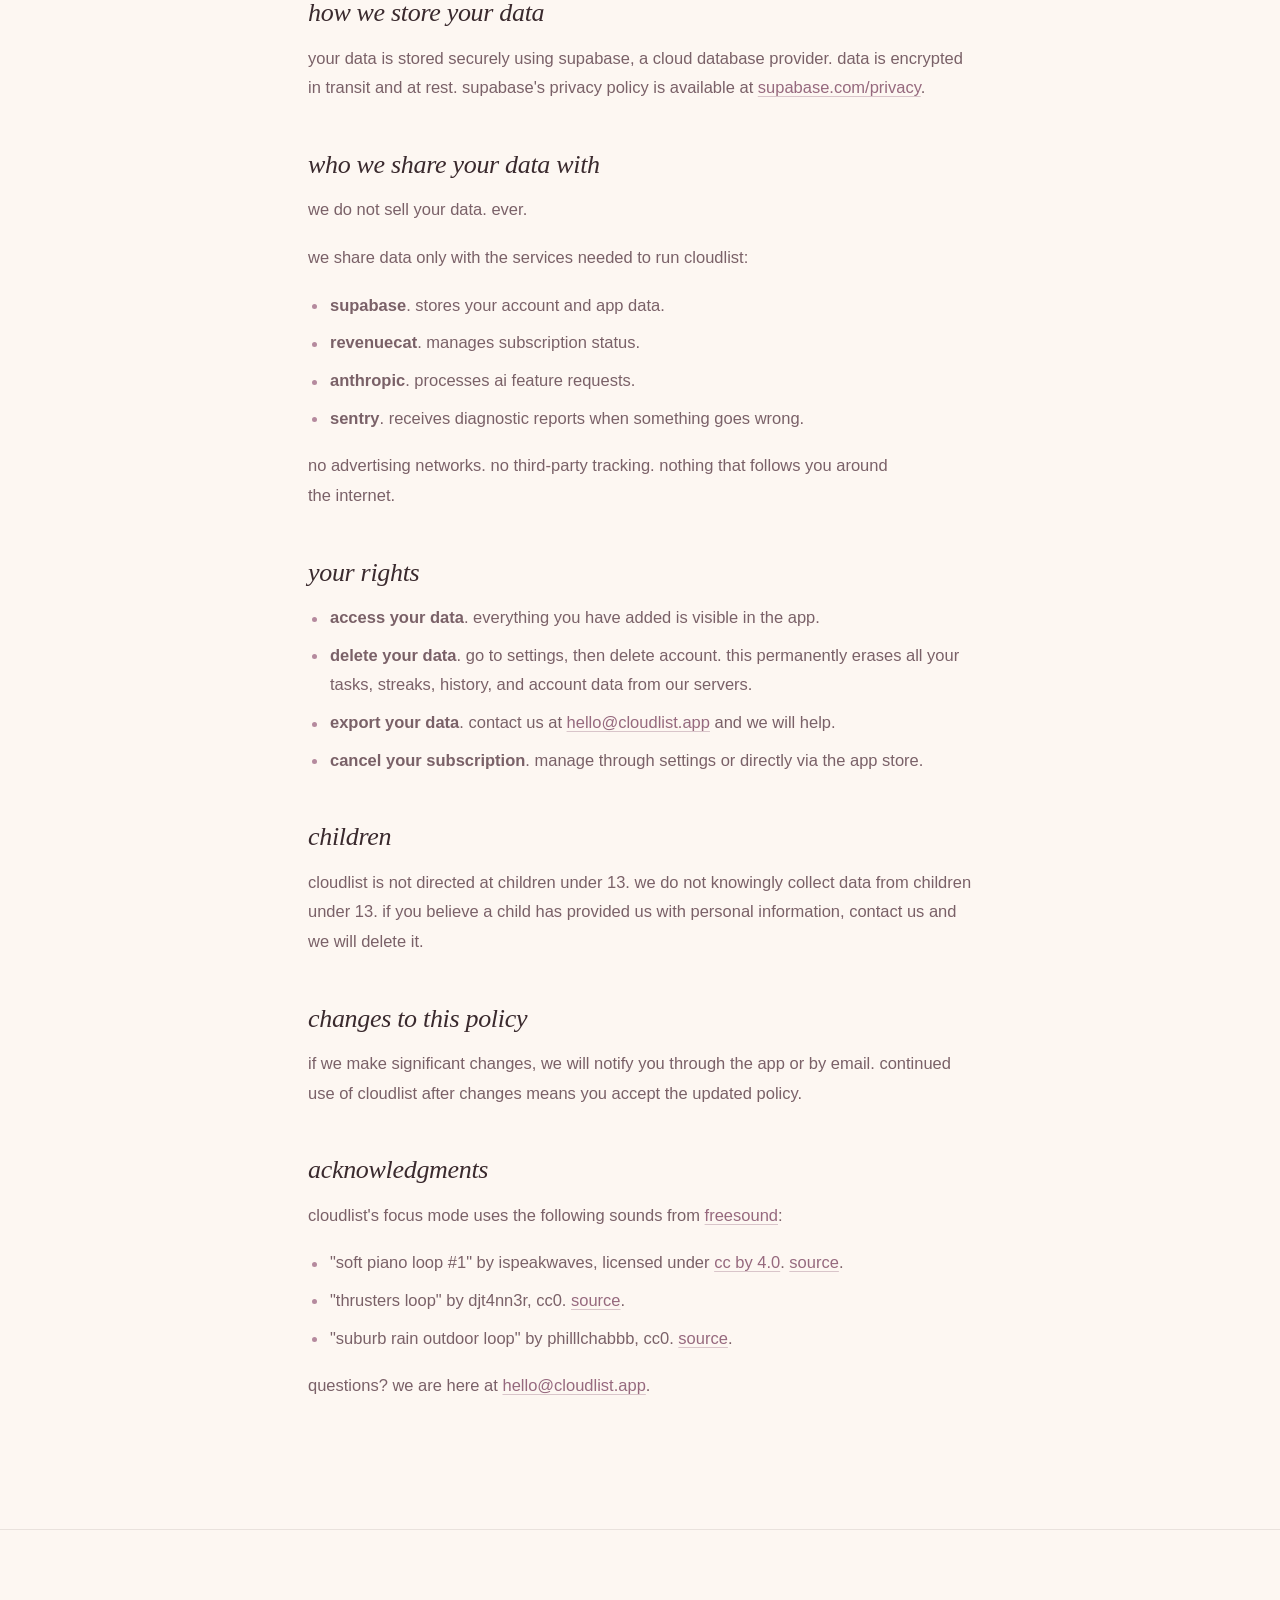
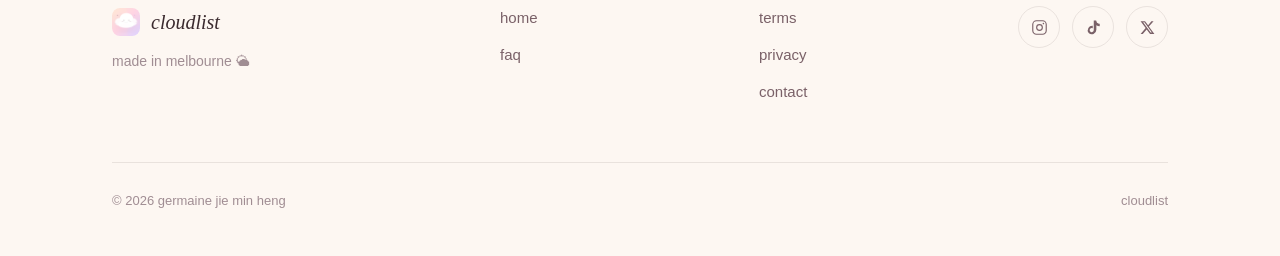
==== commit a48bf85e: "Add files via upload" ====
--- a/privacy.html
+++ b/privacy.html
@@ -15,7 +15,7 @@
       <a href="index.html" class="back">← back to cloudlist</a>
 
       <h1>privacy policy</h1>
-      <p class="updated">last updated: june 2026</p>
+      <p class="updated">last updated: september 2026</p>
 
       <h2>who we are</h2>
       <p>cloudlist is an adhd-focused task management app. if you have questions about this policy, email us at <a href="mailto:hello@cloudlist.app">hello@cloudlist.app</a>.</p>
@@ -35,10 +35,10 @@
       <p>when you use break it down, brain dump, or daily reflection features, the content of your tasks or notes is sent to anthropic's claude ai for processing. this data is used only to generate your response and is not stored or used to train ai models. you can read anthropic's privacy policy at <a href="https://www.anthropic.com/privacy" target="_blank" rel="noopener">anthropic.com/privacy</a>.</p>
 
       <h3>notification preferences</h3>
-      <p>we store your notification settings locally on your device. these are not sent to our servers.</p>
+      <p>your notification settings are stored on your device and on our servers, so they follow you if you reinstall the app. the notifications themselves are scheduled by your phone. we do not send push notifications and we do not know whether one was delivered or opened.</p>
 
       <h3>device data</h3>
-      <p>we do not collect device identifiers, advertising ids, location data, or crash analytics.</p>
+      <p>when something goes wrong, we collect a diagnostic report so we can fix it. it includes what failed and where, your device model, operating system version and app version, and in some cases the account id it happened to. a small share of app interactions are also timed to find what is slow. we do not collect advertising ids or location data, and we do not use any of this to build a profile of you. this is handled by <strong>sentry</strong>. <a href="https://sentry.io/privacy/" target="_blank" rel="noopener">sentry.io/privacy</a></p>
 
       <h2>how we store your data</h2>
       <p>your data is stored securely using supabase, a cloud database provider. data is encrypted in transit and at rest. supabase's privacy policy is available at <a href="https://supabase.com/privacy" target="_blank" rel="noopener">supabase.com/privacy</a>.</p>
@@ -50,8 +50,9 @@
         <li><strong>supabase</strong>. stores your account and app data.</li>
         <li><strong>revenuecat</strong>. manages subscription status.</li>
         <li><strong>anthropic</strong>. processes ai feature requests.</li>
+        <li><strong>sentry</strong>. receives diagnostic reports when something goes wrong.</li>
       </ul>
-      <p>no advertising networks. no analytics platforms. no third-party tracking.</p>
+      <p>no advertising networks. no third-party tracking. nothing that follows you around the internet.</p>
 
       <h2>your rights</h2>
       <ul>
--- a/styles.css
+++ b/styles.css
@@ -421,6 +421,10 @@
 .pin-block h3 { margin-bottom: 22px; }
 
 .phone--inline { display: none; }
+
+/* carousel dots — mobile only, hidden on desktop */
+.pin-dots { display: none; }
+
 
 /* ========================================
    4. adhd flip cards
@@ -793,13 +797,79 @@
 
   .button { font-size: 16px; padding: 15px 28px; }
 
-  #how .section-head { margin-bottom: 52px; }
+  /* how it works becomes a swipe carousel: five stacked
+     full-height blocks was an endless scroll on a phone */
+  #how .section-head { margin-bottom: 34px; }
   .pin-grid { grid-template-columns: 1fr; gap: 0; }
   .pin-phone { display: none; }
-  .pin-block { min-height: 0; padding: 0 0 76px; }
-  .pin-blocks .pin-block:last-child { padding-bottom: 0; }
-  .phone--inline { display: block; width: min(248px, 100%); margin: 34px auto 0; }
-  .step { font-size: 15px; }
+
+  .pin-blocks {
+    flex-direction: row;
+    overflow-x: auto;
+    overflow-y: hidden;
+    scroll-snap-type: x mandatory;
+    -webkit-overflow-scrolling: touch;
+    scrollbar-width: none;
+    gap: 14px;
+    /* full bleed past the wrap padding so cards peek at the edges */
+    margin: 0 -22px;
+    padding: 6px 22px 4px;
+  }
+
+  .pin-blocks::-webkit-scrollbar { display: none; }
+
+  .pin-block {
+    flex: 0 0 84%;
+    min-height: 0;
+    scroll-snap-align: center;
+    padding: 28px 22px 30px;
+    border-radius: 26px;
+    background: rgba(255, 255, 255, 0.42);
+    border: 1px solid rgba(255, 255, 255, 0.6);
+    backdrop-filter: blur(10px);
+    -webkit-backdrop-filter: blur(10px);
+    box-shadow: 0 8px 26px rgba(58, 42, 46, 0.06);
+    justify-content: flex-start;
+  }
+
+  .pin-blocks .pin-block:first-child,
+  .pin-blocks .pin-block:last-child { padding: 28px 22px 30px; }
+
+  .step { font-size: 14px; margin-bottom: 14px; }
+  .pin-block h3 { font-size: 26px; margin-bottom: 14px; }
+  .pin-block .body { font-size: 15.5px; line-height: 1.68; margin-bottom: 24px; }
+
+  /* cards stretch to the tallest, and margin-top:auto pins every
+     phone to the bottom edge, so it lands in the same place on all
+     five regardless of how long the copy runs */
+  .phone--inline { display: block; width: 172px; margin: auto auto 0; }
+  .phone--inline .phone,
+  .phone--inline { border-radius: 30px; padding: 6px; }
+  .phone--inline img { border-radius: 25px; }
+
+  /* dots */
+  .pin-dots {
+    display: flex;
+    justify-content: center;
+    gap: 9px;
+    margin-top: 26px;
+  }
+
+  .pin-dot {
+    width: 7px;
+    height: 7px;
+    padding: 0;
+    border: 0;
+    border-radius: 50%;
+    background: rgba(150, 105, 126, 0.28);
+    cursor: pointer;
+    transition: background 0.3s var(--ease), transform 0.3s var(--ease);
+  }
+
+  .pin-dot.is-on {
+    background: var(--accent-dk);
+    transform: scale(1.35);
+  }
 
   .problem .section-head { margin-bottom: 40px; }
   .line--em { margin-top: 26px !important; }
@@ -1070,3 +1140,108 @@
   .legal-page p,
   .legal-page ul li { font-size: 16px; }
 }
+
+/* ========================================
+   support page (support.html)
+   ----------------------------------------
+   builds on .legal-page, which supplies the
+   measure, back link, headings and links.
+   these rules add the softer, warmer
+   treatment a help page wants: a gradient
+   wash behind the header, a contact card,
+   and questions set as cards rather than
+   a run of legal headings.
+   ======================================== */
+
+body.support {
+  background:
+    radial-gradient(1100px 520px at 50% -160px, var(--peach) 0%, rgba(255, 232, 214, 0) 62%),
+    radial-gradient(760px 420px at 88% 8%, var(--pink) 0%, rgba(251, 220, 232, 0) 58%),
+    var(--cream);
+  background-repeat: no-repeat;
+}
+
+.support-page .updated {
+  display: inline-block;
+  margin-bottom: 40px;
+  padding: 6px 14px;
+  border-radius: 100px;
+  border: 1px solid rgba(255, 255, 255, 0.7);
+  background: rgba(255, 255, 255, 0.55);
+  backdrop-filter: blur(10px);
+  -webkit-backdrop-filter: blur(10px);
+  font-size: 13.5px;
+  color: var(--ink-soft);
+}
+
+/* the one thing we want people to do */
+.support-card {
+  margin: 0 0 56px;
+  padding: 30px 28px;
+  border-radius: 24px;
+  border: 1px solid rgba(255, 255, 255, 0.7);
+  background: rgba(255, 255, 255, 0.62);
+  backdrop-filter: blur(12px) saturate(1.25);
+  -webkit-backdrop-filter: blur(12px) saturate(1.25);
+  box-shadow: 0 10px 30px rgba(58, 42, 46, 0.07);
+}
+
+.support-card h2 {
+  margin-top: 0;
+  margin-bottom: 12px;
+}
+
+.support-card p:last-child { margin-bottom: 0; }
+
+.support-mail {
+  display: inline-block;
+  margin-top: 6px;
+  font-family: var(--serif);
+  font-style: italic;
+  font-size: 22px;
+  color: var(--accent-dk);
+  text-decoration: underline;
+  text-decoration-color: rgba(150, 105, 126, 0.3);
+  text-underline-offset: 5px;
+  transition: text-decoration-color 0.2s var(--ease);
+}
+
+.support-mail:hover { text-decoration-color: var(--accent-dk); }
+
+/* each question its own quiet card */
+.support-page .qa-block {
+  padding: 24px 26px;
+  margin-bottom: 12px;
+  border-radius: 20px;
+  border: 1px solid rgba(255, 255, 255, 0.55);
+  background: rgba(255, 255, 255, 0.4);
+  transition: background 0.25s var(--ease), border-color 0.25s var(--ease);
+}
+
+.support-page .qa-block:hover {
+  background: rgba(255, 255, 255, 0.62);
+  border-color: rgba(255, 255, 255, 0.8);
+}
+
+.support-page .qa-block h2 {
+  margin: 0 0 8px;
+  font-size: 21px;
+}
+
+.support-page .qa-block p { margin-bottom: 0; }
+.support-page .qa-block p + p { margin-top: 12px; }
+
+.support-foot {
+  margin-top: 48px;
+  padding-top: 28px;
+  border-top: 1px solid var(--line);
+}
+
+.support-foot p { margin-bottom: 8px; }
+
+@media (max-width: 760px) {
+  .support-card { padding: 24px 22px; margin-bottom: 44px; border-radius: 20px; }
+  .support-mail { font-size: 19px; }
+  .support-page .qa-block { padding: 20px 20px; border-radius: 18px; }
+  .support-page .qa-block h2 { font-size: 19px; }
+}
